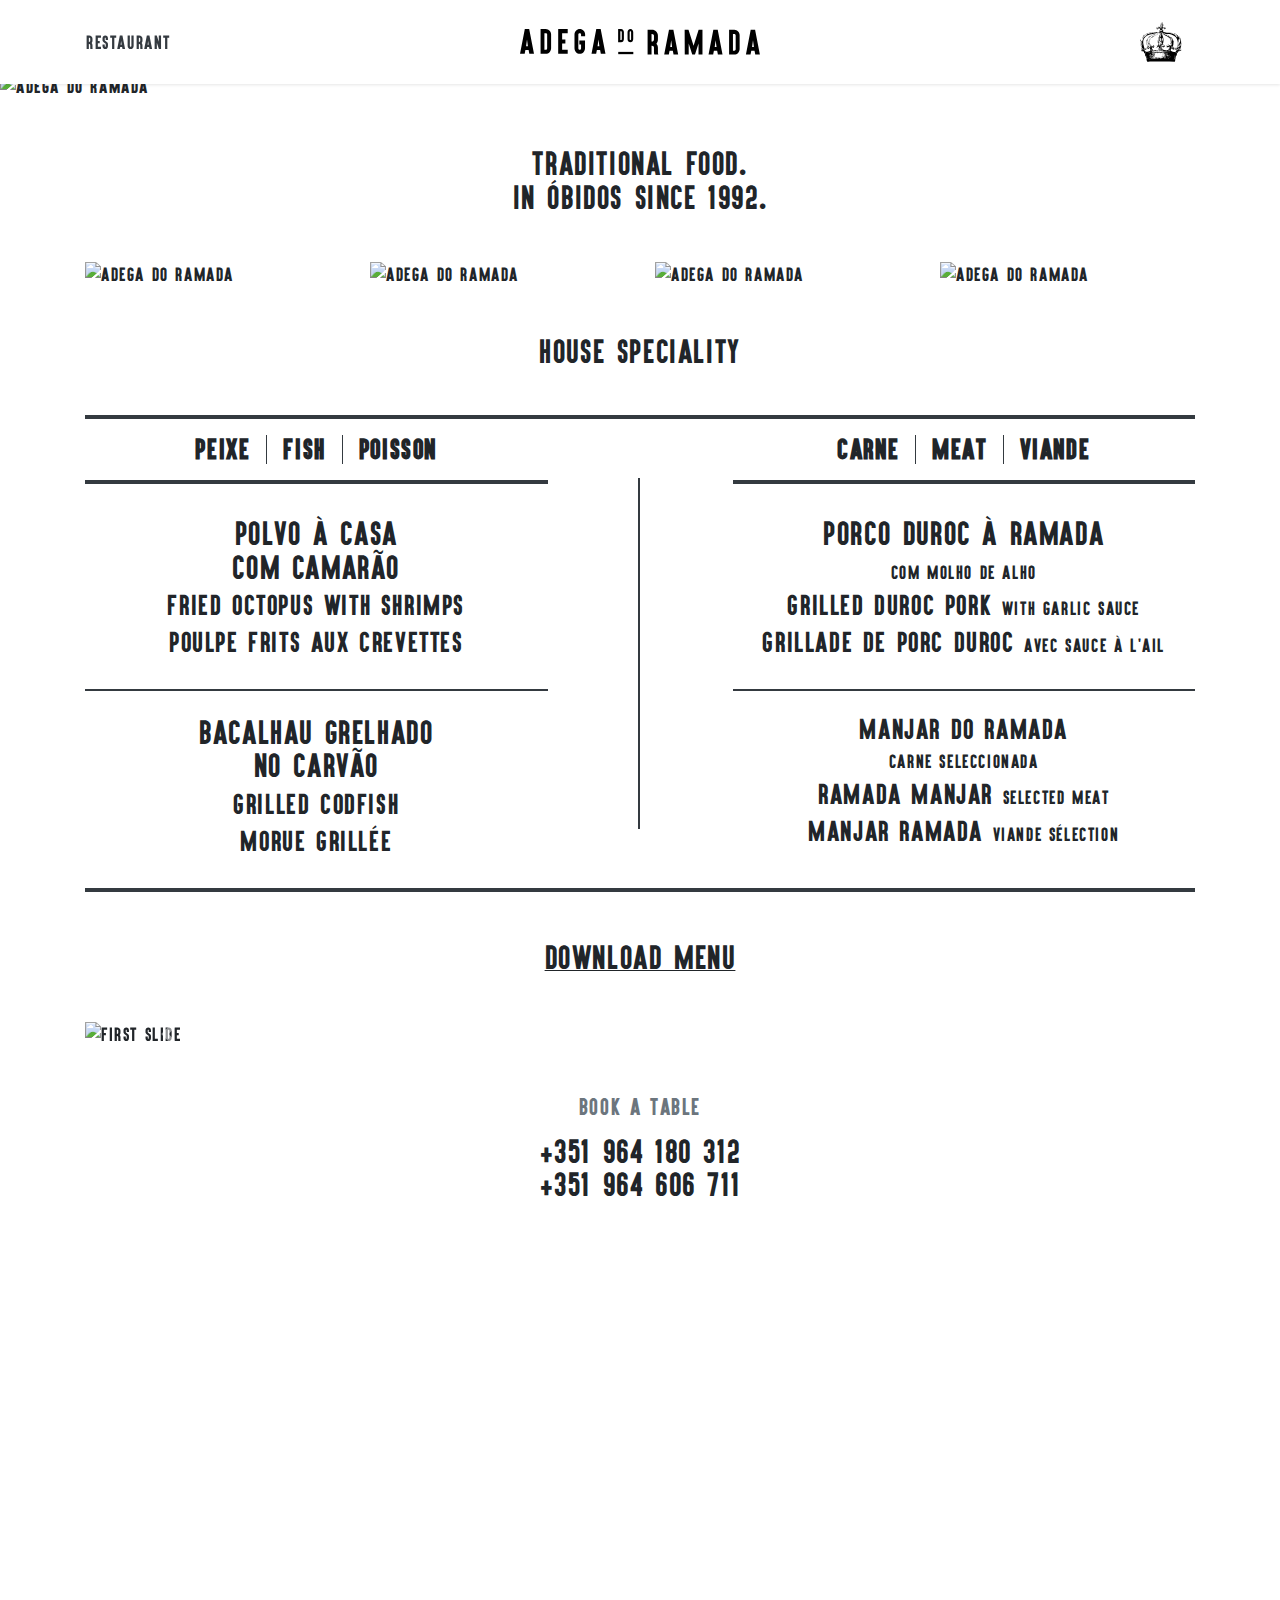
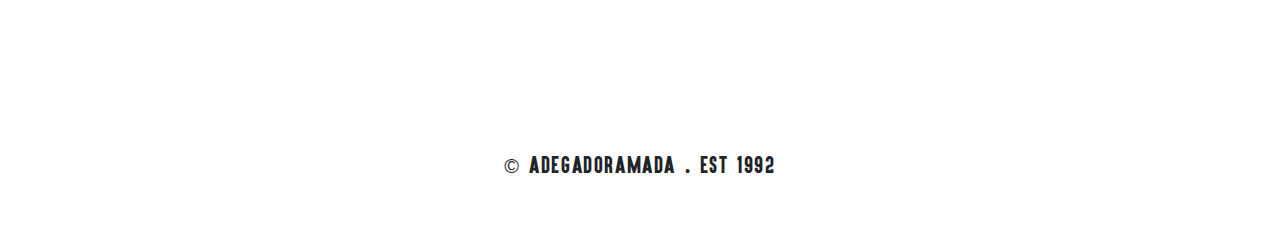
==== index.html @ 9b9856e3 "First commit." ====
<!DOCTYPE html><html lang="en"><head><meta charset="utf-8"><meta name="viewport" content="width=device-width,initial-scale=1,shrink-to-fit=no"><title>Adega do Ramada</title><link rel="stylesheet" href="main.min.css"></head><body><nav class="navbar fixed-top navbar-light bg-white py-md-3 px-md-5"><div class="container px-0 px-md-3"><div class="d-flex align-items-center justify-content-between w-100"><div class="d-none d-md-block w-25 text-uppercase"><a href="#" class="text-dark back-to-top">Restaurant</a></div><div class="w-50 d-flex justify-content-md-center"><a href="#" class="back-to-top"><img class="ar-logo" src="logo.svg" width="240"></a></div><div class="w-25 d-flex justify-content-end dropdown"><button type="button" class="btn btn-light bg-white border-0" data-toggle="dropdown"><img class="ar-crown" src="symbol.svg" height="40"></button><div class="dropdown-menu dropdown-menu-right border-0 text-center pb-0"><a class="dropdown-item" href="#house-speciality">House Speciality</a> <a class="dropdown-item" href="#menu-and-gallery">Menu &amp; Gallery</a> <a class="dropdown-item" href="#find-us">Find Us</a><div class="dropdown-divider m-0"></div><a class="dropdown-item py-4" href="/guest-house">Guest House</a><div class="dropdown-divider m-0"></div><div class="py-4"><a href="#" class="back-to-top"><img src="symbol.svg" height="30"></a></div></div></div></div></div></nav><img src="http://via.placeholder.com/1910x720" class="img-fluid" alt="Adega do Ramada"><div class="container"><div class="d-flex-column align-items-center justify-content-center my-5 text-uppercase"><h3 class="w-100 text-center m-0">Traditional food.</h3><h3 class="w-100 text-center m-0">In Óbidos since 1992.</h3></div><div class="row"><div class="col-6 col-lg-3 pb-3 pb-lg-0"><img src="http://via.placeholder.com/510x510" class="img-fluid" alt="Adega do Ramada"></div><div class="col-6 col-lg-3 pb-3 pb-lg-0"><img src="http://via.placeholder.com/510x510" class="img-fluid" alt="Adega do Ramada"></div><div class="col-6 col-lg-3 pt-3 pt-lg-0"><img src="http://via.placeholder.com/510x510" class="img-fluid" alt="Adega do Ramada"></div><div class="col-6 col-lg-3 pt-3 pt-lg-0"><img src="http://via.placeholder.com/510x510" class="img-fluid" alt="Adega do Ramada"></div></div><div id="house-speciality" class="d-flex-column align-items-center justify-content-center my-5 text-uppercase"><h3 class="w-100 text-center m-0">House Speciality</h3></div><div class="row text-center text-uppercase border-top border-bottom border-dark border-width-4 no-gutters"><div class="col-12 col-md-5"><div class="d-flex align-items-center justify-content-center border-bottom border-dark border-width-4 h4"><div class="font-weight-bold border-right border-dark px-3">Peixe</div><div class="font-weight-bold p-3">Fish</div><div class="font-weight-bold border-left border-dark px-3">Poisson</div></div><div class="d-flex-column align-items-center justify-content-center py-4"><h3>Polvo à casa<br>com camarão</h3><h4>Fried octopus with shrimps</h4><h4>Poulpe frits aux crevettes</h4></div><div class="d-flex-column align-items-center justify-content-center border-top border-dark border-width-2 py-4"><h3>Bacalhau grelhado<br>no carvão</h3><h4>Grilled codfish</h4><h4>Morue Grillée</h4></div></div><div class="col-12 col-md-2"><div class="row no-gutters h-100 align-items-center"><div class="col-6 border-right border-dark border-width-2 h-75"></div></div></div><div class="col-12 col-md-5"><div class="d-flex align-items-center justify-content-center border-bottom border-dark border-width-4 h4"><div class="font-weight-bold border-right border-dark px-3">Carne</div><div class="font-weight-bold p-3">Meat</div><div class="font-weight-bold border-left border-dark px-3">Viande</div></div><div class="d-flex-column align-items-center justify-content-center py-4"><h3>Porco duroc à Ramada<br><span class="h6">com molho de alho</span></h3><h4>Grilled duroc pork <span class="h6">with garlic sauce</span></h4><h4>Grillade de porc duroc <span class="h6">avec sauce à l'ail</span></h4></div><div class="d-flex-column align-items-center justify-content-center border-top border-dark border-width-2 py-4"><h4>Manjar do Ramada<br><span class="h6">carne seleccionada</span></h4><h4>Ramada Manjar <span class="h6">selected meat</span></h4><h4>Manjar Ramada <span class="h6">viande sélection</span></h4></div></div></div><div id="menu-and-gallery" class="d-flex align-items-center justify-content-center my-5 text-uppercase"><u><a href="/menu.pdf" class="w-100 text-center m-0 h3">Download menu</a></u></div><div id="menu-gallery" class="carousel slide" data-ride="carousel"><div class="carousel-inner"><div class="carousel-item active"><img class="d-block w-100" src="http://via.placeholder.com/800x400" alt="First slide"></div><div class="carousel-item"><img class="d-block w-100" src="http://via.placeholder.com/800x400" alt="Second slide"></div><div class="carousel-item"><img class="d-block w-100" src="http://via.placeholder.com/800x400" alt="Third slide"></div></div><a class="carousel-control-prev" href="#menu-gallery" role="button" data-slide="prev"><span class="carousel-control-prev-icon" aria-hidden="true"></span> <span class="sr-only">Previous</span> </a><a class="carousel-control-next" href="#menu-gallery" role="button" data-slide="next"><span class="carousel-control-next-icon" aria-hidden="true"></span> <span class="sr-only">Next</span></a></div><div class="d-flex-column align-items-center justify-content-center my-5 text-uppercase"><h5 class="w-100 text-center mb-3 text-secondary">Book a table</h5><h3 class="w-100 text-center m-0">+351 964 180 312</h3><h3 class="w-100 text-center m-0">+351 964 606 711</h3></div><div id="find-us" class="row"><div class="col"><iframe src="https://www.google.com/maps/embed?pb=!1m18!1m12!1m3!1d3084.8213564713205!2d-9.159544284344445!3d39.360281927130586!2m3!1f0!2f0!3f0!3m2!1i1024!2i768!4f13.1!3m3!1m2!1s0xd18b491d1e4a9e5%3A0xfb65f4c9ac9158db!2sAdega+do+Ramada!5e0!3m2!1sen!2sbe!4v1528040966953" width="100%" height="450" frameborder="0" style="border:0" allowfullscreen></iframe></div></div><div class="d-flex-column align-items-center justify-content-center my-5 text-uppercase"><h5 class="w-100 text-center m-0"><span class="copyright-symbol">&copy;</span> AdegadoRamada . Est 1992</h5></div></div><script src="main.min.js"></script></body></html>
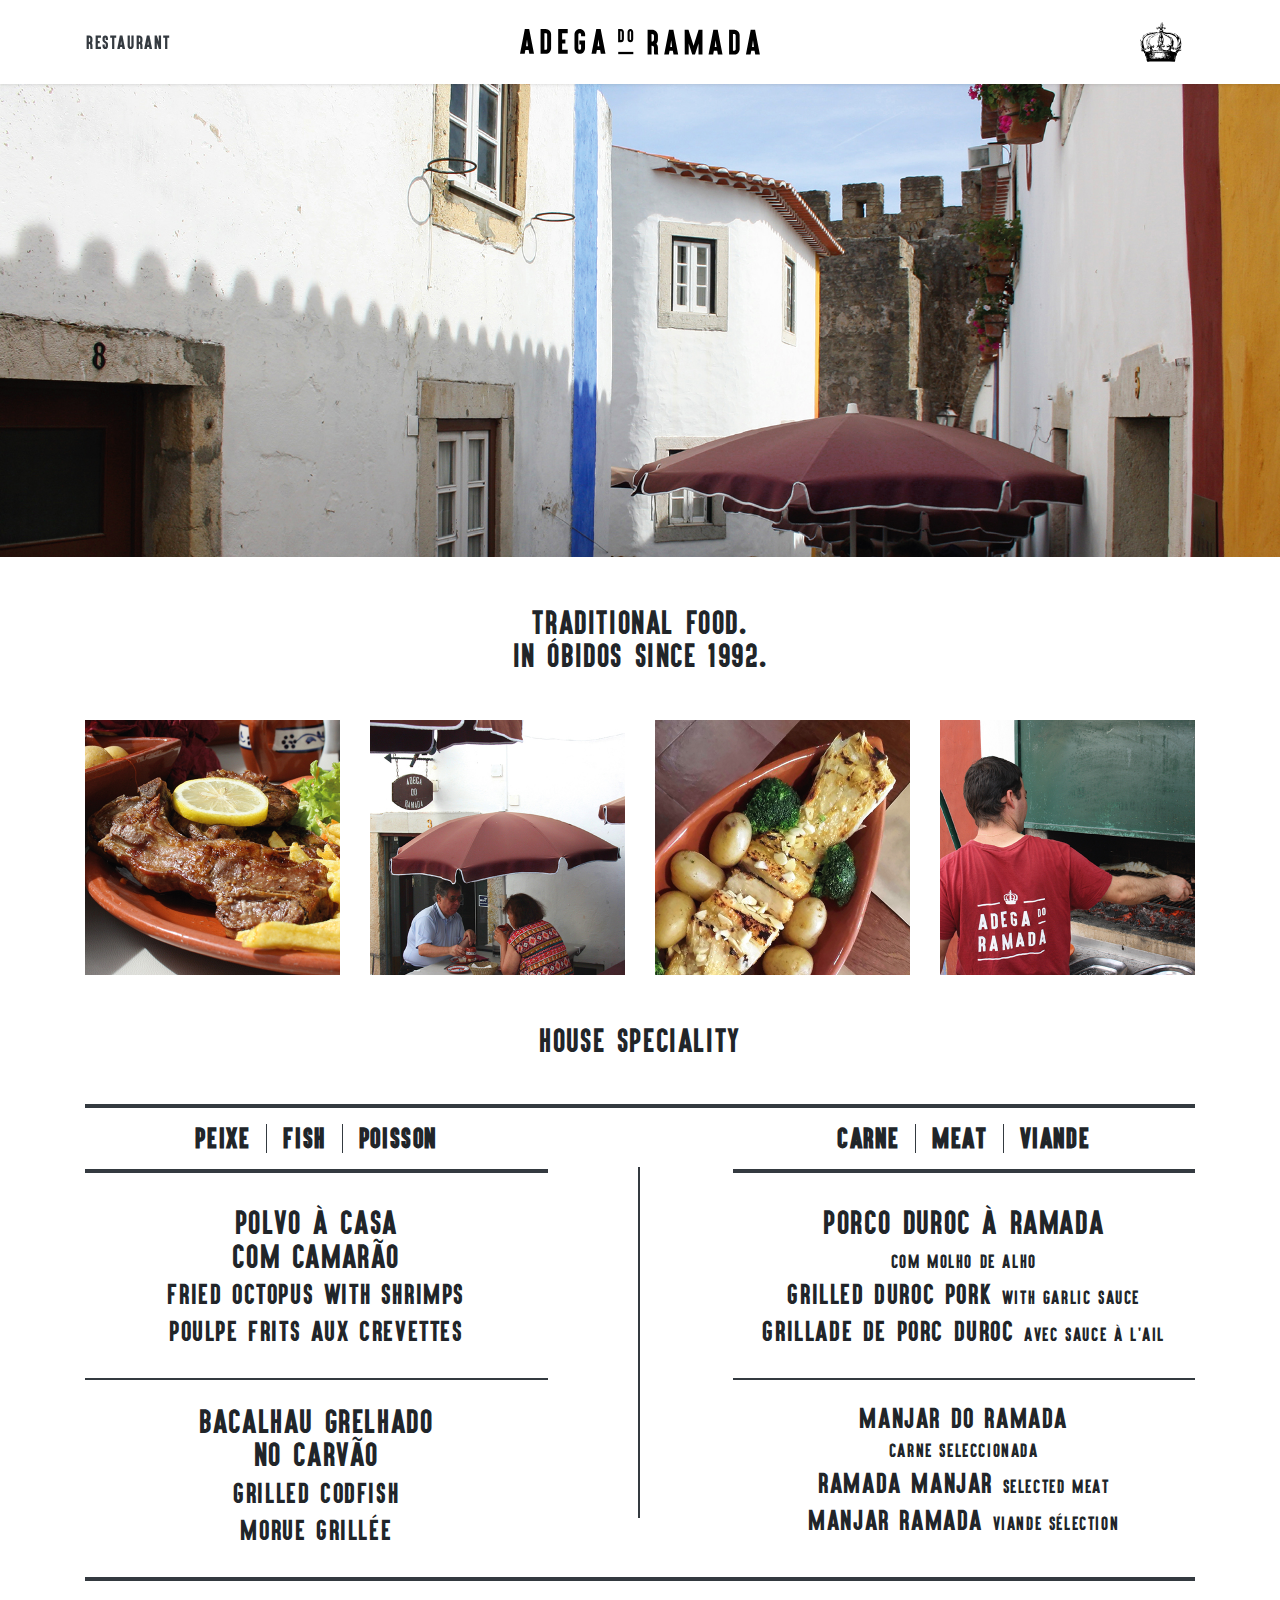
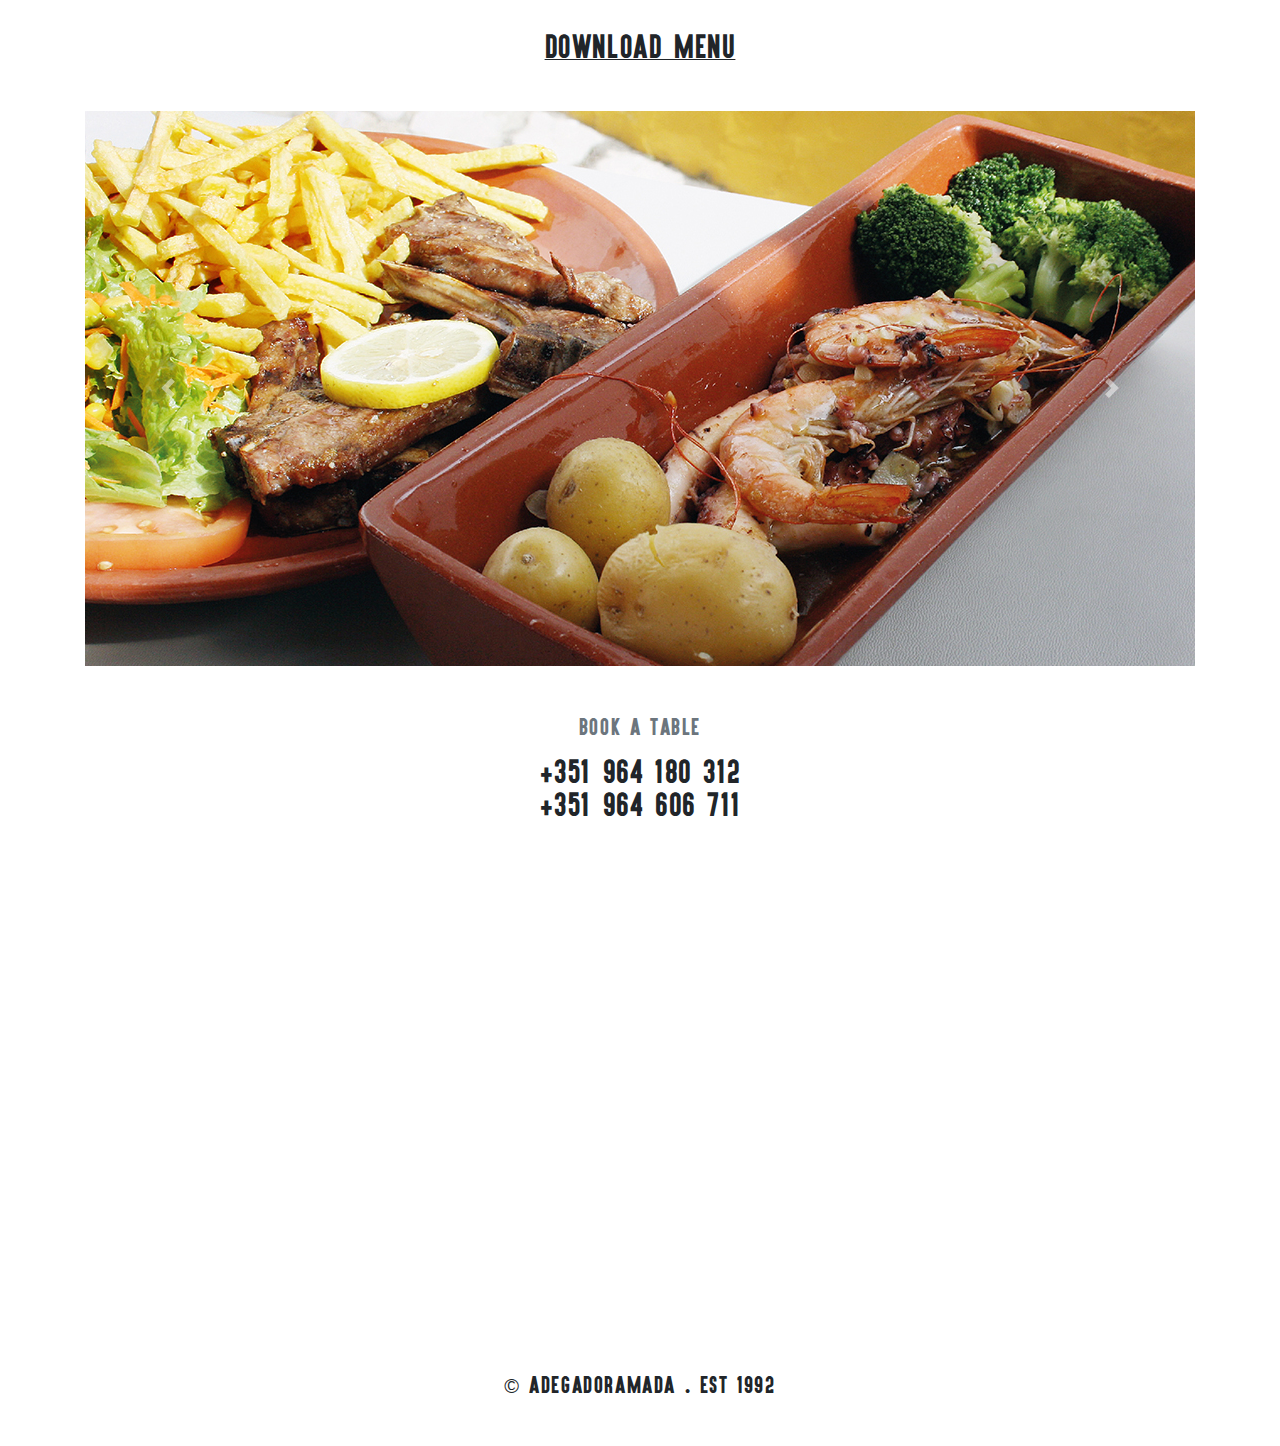
==== commit bae6210b: "Adds assets." ====
--- a/index.html
+++ b/index.html
@@ -1 +1 @@
-<!DOCTYPE html><html lang="en"><head><meta charset="utf-8"><meta name="viewport" content="width=device-width,initial-scale=1,shrink-to-fit=no"><title>Adega do Ramada</title><link rel="stylesheet" href="main.min.css"></head><body><nav class="navbar fixed-top navbar-light bg-white py-md-3 px-md-5"><div class="container px-0 px-md-3"><div class="d-flex align-items-center justify-content-between w-100"><div class="d-none d-md-block w-25 text-uppercase"><a href="#" class="text-dark back-to-top">Restaurant</a></div><div class="w-50 d-flex justify-content-md-center"><a href="#" class="back-to-top"><img class="ar-logo" src="logo.svg" width="240"></a></div><div class="w-25 d-flex justify-content-end dropdown"><button type="button" class="btn btn-light bg-white border-0" data-toggle="dropdown"><img class="ar-crown" src="symbol.svg" height="40"></button><div class="dropdown-menu dropdown-menu-right border-0 text-center pb-0"><a class="dropdown-item" href="#house-speciality">House Speciality</a> <a class="dropdown-item" href="#menu-and-gallery">Menu &amp; Gallery</a> <a class="dropdown-item" href="#find-us">Find Us</a><div class="dropdown-divider m-0"></div><a class="dropdown-item py-4" href="/guest-house">Guest House</a><div class="dropdown-divider m-0"></div><div class="py-4"><a href="#" class="back-to-top"><img src="symbol.svg" height="30"></a></div></div></div></div></div></nav><img src="http://via.placeholder.com/1910x720" class="img-fluid" alt="Adega do Ramada"><div class="container"><div class="d-flex-column align-items-center justify-content-center my-5 text-uppercase"><h3 class="w-100 text-center m-0">Traditional food.</h3><h3 class="w-100 text-center m-0">In Óbidos since 1992.</h3></div><div class="row"><div class="col-6 col-lg-3 pb-3 pb-lg-0"><img src="http://via.placeholder.com/510x510" class="img-fluid" alt="Adega do Ramada"></div><div class="col-6 col-lg-3 pb-3 pb-lg-0"><img src="http://via.placeholder.com/510x510" class="img-fluid" alt="Adega do Ramada"></div><div class="col-6 col-lg-3 pt-3 pt-lg-0"><img src="http://via.placeholder.com/510x510" class="img-fluid" alt="Adega do Ramada"></div><div class="col-6 col-lg-3 pt-3 pt-lg-0"><img src="http://via.placeholder.com/510x510" class="img-fluid" alt="Adega do Ramada"></div></div><div id="house-speciality" class="d-flex-column align-items-center justify-content-center my-5 text-uppercase"><h3 class="w-100 text-center m-0">House Speciality</h3></div><div class="row text-center text-uppercase border-top border-bottom border-dark border-width-4 no-gutters"><div class="col-12 col-md-5"><div class="d-flex align-items-center justify-content-center border-bottom border-dark border-width-4 h4"><div class="font-weight-bold border-right border-dark px-3">Peixe</div><div class="font-weight-bold p-3">Fish</div><div class="font-weight-bold border-left border-dark px-3">Poisson</div></div><div class="d-flex-column align-items-center justify-content-center py-4"><h3>Polvo à casa<br>com camarão</h3><h4>Fried octopus with shrimps</h4><h4>Poulpe frits aux crevettes</h4></div><div class="d-flex-column align-items-center justify-content-center border-top border-dark border-width-2 py-4"><h3>Bacalhau grelhado<br>no carvão</h3><h4>Grilled codfish</h4><h4>Morue Grillée</h4></div></div><div class="col-12 col-md-2"><div class="row no-gutters h-100 align-items-center"><div class="col-6 border-right border-dark border-width-2 h-75"></div></div></div><div class="col-12 col-md-5"><div class="d-flex align-items-center justify-content-center border-bottom border-dark border-width-4 h4"><div class="font-weight-bold border-right border-dark px-3">Carne</div><div class="font-weight-bold p-3">Meat</div><div class="font-weight-bold border-left border-dark px-3">Viande</div></div><div class="d-flex-column align-items-center justify-content-center py-4"><h3>Porco duroc à Ramada<br><span class="h6">com molho de alho</span></h3><h4>Grilled duroc pork <span class="h6">with garlic sauce</span></h4><h4>Grillade de porc duroc <span class="h6">avec sauce à l'ail</span></h4></div><div class="d-flex-column align-items-center justify-content-center border-top border-dark border-width-2 py-4"><h4>Manjar do Ramada<br><span class="h6">carne seleccionada</span></h4><h4>Ramada Manjar <span class="h6">selected meat</span></h4><h4>Manjar Ramada <span class="h6">viande sélection</span></h4></div></div></div><div id="menu-and-gallery" class="d-flex align-items-center justify-content-center my-5 text-uppercase"><u><a href="/menu.pdf" class="w-100 text-center m-0 h3">Download menu</a></u></div><div id="menu-gallery" class="carousel slide" data-ride="carousel"><div class="carousel-inner"><div class="carousel-item active"><img class="d-block w-100" src="http://via.placeholder.com/800x400" alt="First slide"></div><div class="carousel-item"><img class="d-block w-100" src="http://via.placeholder.com/800x400" alt="Second slide"></div><div class="carousel-item"><img class="d-block w-100" src="http://via.placeholder.com/800x400" alt="Third slide"></div></div><a class="carousel-control-prev" href="#menu-gallery" role="button" data-slide="prev"><span class="carousel-control-prev-icon" aria-hidden="true"></span> <span class="sr-only">Previous</span> </a><a class="carousel-control-next" href="#menu-gallery" role="button" data-slide="next"><span class="carousel-control-next-icon" aria-hidden="true"></span> <span class="sr-only">Next</span></a></div><div class="d-flex-column align-items-center justify-content-center my-5 text-uppercase"><h5 class="w-100 text-center mb-3 text-secondary">Book a table</h5><h3 class="w-100 text-center m-0">+351 964 180 312</h3><h3 class="w-100 text-center m-0">+351 964 606 711</h3></div><div id="find-us" class="row"><div class="col"><iframe src="https://www.google.com/maps/embed?pb=!1m18!1m12!1m3!1d3084.8213564713205!2d-9.159544284344445!3d39.360281927130586!2m3!1f0!2f0!3f0!3m2!1i1024!2i768!4f13.1!3m3!1m2!1s0xd18b491d1e4a9e5%3A0xfb65f4c9ac9158db!2sAdega+do+Ramada!5e0!3m2!1sen!2sbe!4v1528040966953" width="100%" height="450" frameborder="0" style="border:0" allowfullscreen></iframe></div></div><div class="d-flex-column align-items-center justify-content-center my-5 text-uppercase"><h5 class="w-100 text-center m-0"><span class="copyright-symbol">&copy;</span> AdegadoRamada . Est 1992</h5></div></div><script src="main.min.js"></script></body></html>+<!DOCTYPE html><html lang="en"><head><meta charset="utf-8"><meta name="viewport" content="width=device-width,initial-scale=1,shrink-to-fit=no"><title>Adega do Ramada</title><link rel="stylesheet" href="main.min.css"></head><body><nav class="navbar fixed-top navbar-light bg-white py-md-3 px-md-5"><div class="container px-0 px-md-3"><div class="d-flex align-items-center justify-content-between w-100"><div class="d-none d-md-block w-25 text-uppercase"><a href="#" class="text-dark back-to-top">Restaurant</a></div><div class="w-50 d-flex justify-content-md-center"><a href="#" class="back-to-top"><img class="ar-logo" src="logo.svg" width="240"></a></div><div class="w-25 d-flex justify-content-end dropdown"><button type="button" class="btn btn-light bg-white border-0" data-toggle="dropdown"><img class="ar-crown" src="symbol.svg" height="40"></button><div class="dropdown-menu dropdown-menu-right border-0 text-center pb-0"><a class="dropdown-item" href="#house-speciality">House Speciality</a> <a class="dropdown-item" href="#menu-and-gallery">Menu &amp; Gallery</a> <a class="dropdown-item" href="#find-us">Find Us</a><div class="dropdown-divider m-0"></div><a class="dropdown-item py-4" href="/guest-house">Guest House</a><div class="dropdown-divider m-0"></div><div class="py-4"><a href="#" class="back-to-top"><img src="symbol.svg" height="30"></a></div></div></div></div></div></nav><img src="images/adega-do-ramada.jpg" class="img-fluid" alt="Adega do Ramada"><div class="container"><div class="d-flex-column align-items-center justify-content-center my-5 text-uppercase"><h3 class="w-100 text-center m-0">Traditional food.</h3><h3 class="w-100 text-center m-0">In Óbidos since 1992.</h3></div><div class="row"><div class="col-6 col-lg-3 pb-3 pb-lg-0"><img src="images/adega-do-ramada-6.jpg" class="img-fluid" alt="Adega do Ramada"></div><div class="col-6 col-lg-3 pb-3 pb-lg-0"><img src="images/adega-do-ramada-7.jpg" class="img-fluid" alt="Adega do Ramada"></div><div class="col-6 col-lg-3 pt-3 pt-lg-0"><img src="images/adega-do-ramada-8.jpg" class="img-fluid" alt="Adega do Ramada"></div><div class="col-6 col-lg-3 pt-3 pt-lg-0"><img src="images/adega-do-ramada-9.jpg" class="img-fluid" alt="Adega do Ramada"></div></div><div id="house-speciality" class="d-flex-column align-items-center justify-content-center my-5 text-uppercase"><h3 class="w-100 text-center m-0">House Speciality</h3></div><div class="row text-center text-uppercase border-top border-bottom border-dark border-width-4 no-gutters"><div class="col-12 col-md-5"><div class="d-flex align-items-center justify-content-center border-bottom border-dark border-width-4 h4"><div class="font-weight-bold border-right border-dark px-3">Peixe</div><div class="font-weight-bold p-3">Fish</div><div class="font-weight-bold border-left border-dark px-3">Poisson</div></div><div class="d-flex-column align-items-center justify-content-center py-4"><h3>Polvo à casa<br>com camarão</h3><h4>Fried octopus with shrimps</h4><h4>Poulpe frits aux crevettes</h4></div><div class="d-flex-column align-items-center justify-content-center border-top border-dark border-width-2 py-4"><h3>Bacalhau grelhado<br>no carvão</h3><h4>Grilled codfish</h4><h4>Morue Grillée</h4></div></div><div class="col-12 col-md-2"><div class="row no-gutters h-100 align-items-center"><div class="col-6 border-right border-dark border-width-2 h-75"></div></div></div><div class="col-12 col-md-5"><div class="d-flex align-items-center justify-content-center border-bottom border-dark border-width-4 h4"><div class="font-weight-bold border-right border-dark px-3">Carne</div><div class="font-weight-bold p-3">Meat</div><div class="font-weight-bold border-left border-dark px-3">Viande</div></div><div class="d-flex-column align-items-center justify-content-center py-4"><h3>Porco duroc à Ramada<br><span class="h6">com molho de alho</span></h3><h4>Grilled duroc pork <span class="h6">with garlic sauce</span></h4><h4>Grillade de porc duroc <span class="h6">avec sauce à l'ail</span></h4></div><div class="d-flex-column align-items-center justify-content-center border-top border-dark border-width-2 py-4"><h4>Manjar do Ramada<br><span class="h6">carne seleccionada</span></h4><h4>Ramada Manjar <span class="h6">selected meat</span></h4><h4>Manjar Ramada <span class="h6">viande sélection</span></h4></div></div></div><div id="menu-and-gallery" class="d-flex align-items-center justify-content-center my-5 text-uppercase"><u><a href="/adega-do-ramada-menu.pdf" class="w-100 text-center m-0 h3" target="new">Download menu</a></u></div><div id="menu-gallery" class="carousel slide" data-ride="carousel"><div class="carousel-inner"><div class="carousel-item active"><img class="d-block w-100" src="images/adega-do-ramada-1.jpg" alt="First slide"></div><div class="carousel-item"><img class="d-block w-100" src="images/adega-do-ramada-2.jpg" alt="Second slide"></div><div class="carousel-item"><img class="d-block w-100" src="images/adega-do-ramada-3.jpg" alt="Third slide"></div><div class="carousel-item"><img class="d-block w-100" src="images/adega-do-ramada-4.jpg" alt="Third slide"></div><div class="carousel-item"><img class="d-block w-100" src="images/adega-do-ramada-5.jpg" alt="Third slide"></div></div><a class="carousel-control-prev" href="#menu-gallery" role="button" data-slide="prev"><span class="carousel-control-prev-icon" aria-hidden="true"></span> <span class="sr-only">Previous</span> </a><a class="carousel-control-next" href="#menu-gallery" role="button" data-slide="next"><span class="carousel-control-next-icon" aria-hidden="true"></span> <span class="sr-only">Next</span></a></div><div class="d-flex-column align-items-center justify-content-center my-5 text-uppercase"><h5 class="w-100 text-center mb-3 text-secondary">Book a table</h5><h3 class="w-100 text-center m-0">+351 964 180 312</h3><h3 class="w-100 text-center m-0">+351 964 606 711</h3></div><div id="find-us" class="row"><div class="col"><iframe src="https://www.google.com/maps/embed?pb=!1m18!1m12!1m3!1d3084.8213564713205!2d-9.159544284344445!3d39.360281927130586!2m3!1f0!2f0!3f0!3m2!1i1024!2i768!4f13.1!3m3!1m2!1s0xd18b491d1e4a9e5%3A0xfb65f4c9ac9158db!2sAdega+do+Ramada!5e0!3m2!1sen!2sbe!4v1528040966953" width="100%" height="450" frameborder="0" style="border:0" allowfullscreen></iframe></div></div><div class="d-flex-column align-items-center justify-content-center my-5 text-uppercase"><h5 class="w-100 text-center m-0"><span class="copyright-symbol">&copy;</span> AdegadoRamada . Est 1992</h5></div></div><script src="main.min.js"></script></body></html>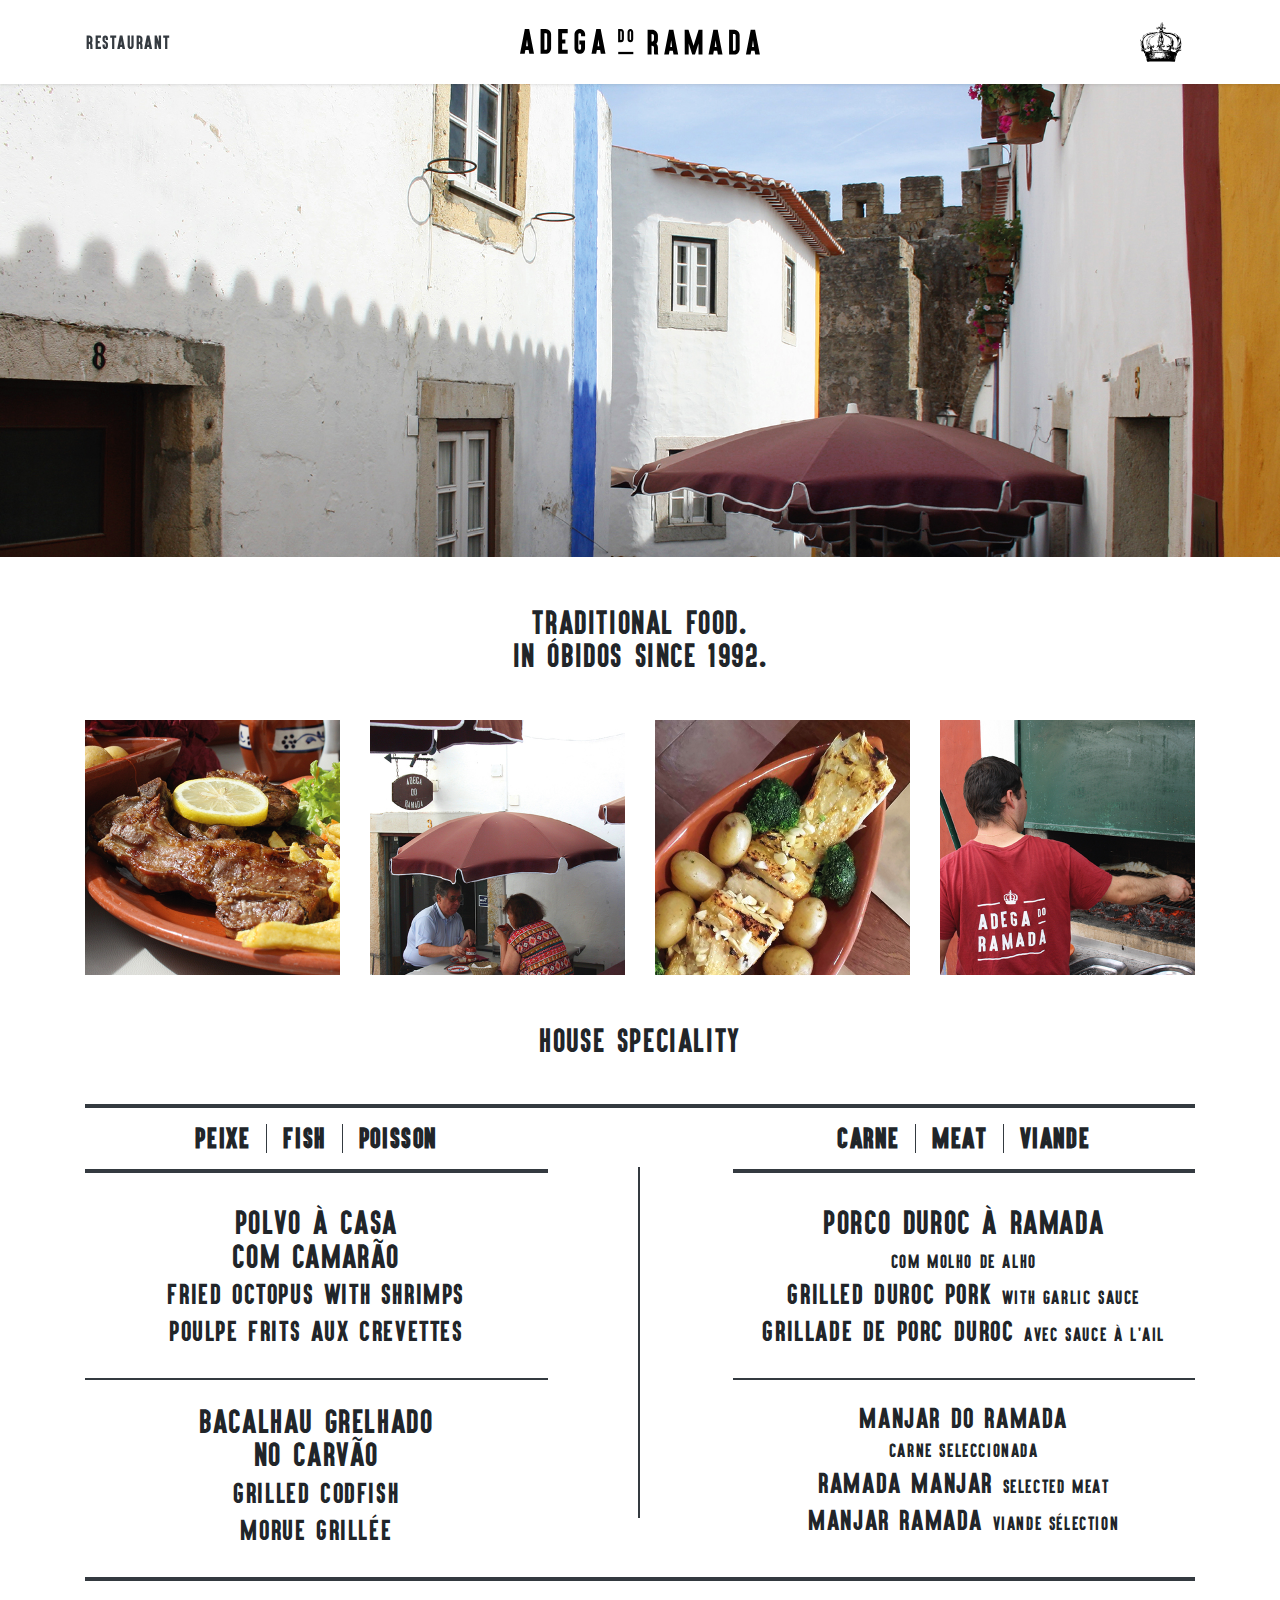
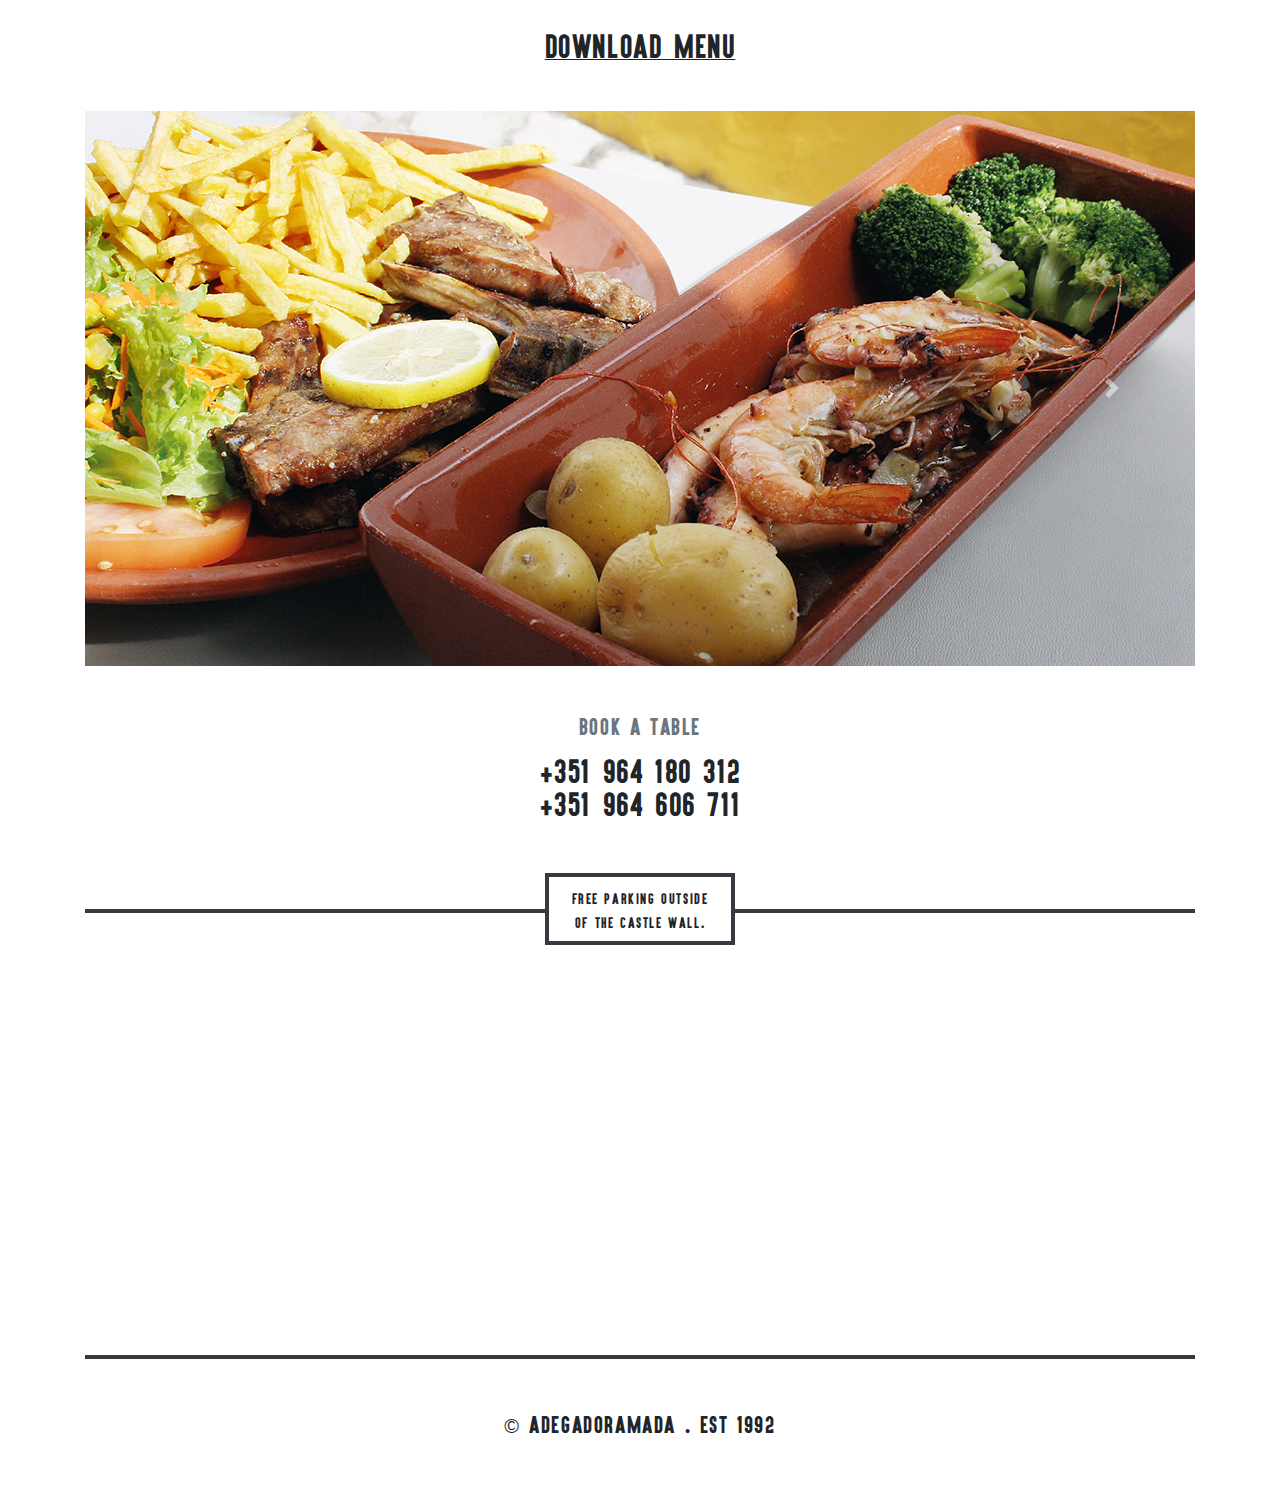
==== commit 4787d9b8: "Adds free-parking notice." ====
--- a/index.html
+++ b/index.html
@@ -1 +1 @@
-<!DOCTYPE html><html lang="en"><head><meta charset="utf-8"><meta name="viewport" content="width=device-width,initial-scale=1,shrink-to-fit=no"><title>Adega do Ramada</title><link rel="stylesheet" href="main.min.css"></head><body><nav class="navbar fixed-top navbar-light bg-white py-md-3 px-md-5"><div class="container px-0 px-md-3"><div class="d-flex align-items-center justify-content-between w-100"><div class="d-none d-md-block w-25 text-uppercase"><a href="#" class="text-dark back-to-top">Restaurant</a></div><div class="w-50 d-flex justify-content-md-center"><a href="#" class="back-to-top"><img class="ar-logo" src="logo.svg" width="240"></a></div><div class="w-25 d-flex justify-content-end dropdown"><button type="button" class="btn btn-light bg-white border-0" data-toggle="dropdown"><img class="ar-crown" src="symbol.svg" height="40"></button><div class="dropdown-menu dropdown-menu-right border-0 text-center pb-0"><a class="dropdown-item" href="#house-speciality">House Speciality</a> <a class="dropdown-item" href="#menu-and-gallery">Menu &amp; Gallery</a> <a class="dropdown-item" href="#find-us">Find Us</a><div class="dropdown-divider m-0"></div><a class="dropdown-item py-4" href="/guest-house">Guest House</a><div class="dropdown-divider m-0"></div><div class="py-4"><a href="#" class="back-to-top"><img src="symbol.svg" height="30"></a></div></div></div></div></div></nav><img src="images/adega-do-ramada.jpg" class="img-fluid" alt="Adega do Ramada"><div class="container"><div class="d-flex-column align-items-center justify-content-center my-5 text-uppercase"><h3 class="w-100 text-center m-0">Traditional food.</h3><h3 class="w-100 text-center m-0">In Óbidos since 1992.</h3></div><div class="row"><div class="col-6 col-lg-3 pb-3 pb-lg-0"><img src="images/adega-do-ramada-6.jpg" class="img-fluid" alt="Adega do Ramada"></div><div class="col-6 col-lg-3 pb-3 pb-lg-0"><img src="images/adega-do-ramada-7.jpg" class="img-fluid" alt="Adega do Ramada"></div><div class="col-6 col-lg-3 pt-3 pt-lg-0"><img src="images/adega-do-ramada-8.jpg" class="img-fluid" alt="Adega do Ramada"></div><div class="col-6 col-lg-3 pt-3 pt-lg-0"><img src="images/adega-do-ramada-9.jpg" class="img-fluid" alt="Adega do Ramada"></div></div><div id="house-speciality" class="d-flex-column align-items-center justify-content-center my-5 text-uppercase"><h3 class="w-100 text-center m-0">House Speciality</h3></div><div class="row text-center text-uppercase border-top border-bottom border-dark border-width-4 no-gutters"><div class="col-12 col-md-5"><div class="d-flex align-items-center justify-content-center border-bottom border-dark border-width-4 h4"><div class="font-weight-bold border-right border-dark px-3">Peixe</div><div class="font-weight-bold p-3">Fish</div><div class="font-weight-bold border-left border-dark px-3">Poisson</div></div><div class="d-flex-column align-items-center justify-content-center py-4"><h3>Polvo à casa<br>com camarão</h3><h4>Fried octopus with shrimps</h4><h4>Poulpe frits aux crevettes</h4></div><div class="d-flex-column align-items-center justify-content-center border-top border-dark border-width-2 py-4"><h3>Bacalhau grelhado<br>no carvão</h3><h4>Grilled codfish</h4><h4>Morue Grillée</h4></div></div><div class="col-12 col-md-2"><div class="row no-gutters h-100 align-items-center"><div class="col-6 border-right border-dark border-width-2 h-75"></div></div></div><div class="col-12 col-md-5"><div class="d-flex align-items-center justify-content-center border-bottom border-dark border-width-4 h4"><div class="font-weight-bold border-right border-dark px-3">Carne</div><div class="font-weight-bold p-3">Meat</div><div class="font-weight-bold border-left border-dark px-3">Viande</div></div><div class="d-flex-column align-items-center justify-content-center py-4"><h3>Porco duroc à Ramada<br><span class="h6">com molho de alho</span></h3><h4>Grilled duroc pork <span class="h6">with garlic sauce</span></h4><h4>Grillade de porc duroc <span class="h6">avec sauce à l'ail</span></h4></div><div class="d-flex-column align-items-center justify-content-center border-top border-dark border-width-2 py-4"><h4>Manjar do Ramada<br><span class="h6">carne seleccionada</span></h4><h4>Ramada Manjar <span class="h6">selected meat</span></h4><h4>Manjar Ramada <span class="h6">viande sélection</span></h4></div></div></div><div id="menu-and-gallery" class="d-flex align-items-center justify-content-center my-5 text-uppercase"><u><a href="/adega-do-ramada-menu.pdf" class="w-100 text-center m-0 h3" target="new">Download menu</a></u></div><div id="menu-gallery" class="carousel slide" data-ride="carousel"><div class="carousel-inner"><div class="carousel-item active"><img class="d-block w-100" src="images/adega-do-ramada-1.jpg" alt="First slide"></div><div class="carousel-item"><img class="d-block w-100" src="images/adega-do-ramada-2.jpg" alt="Second slide"></div><div class="carousel-item"><img class="d-block w-100" src="images/adega-do-ramada-3.jpg" alt="Third slide"></div><div class="carousel-item"><img class="d-block w-100" src="images/adega-do-ramada-4.jpg" alt="Third slide"></div><div class="carousel-item"><img class="d-block w-100" src="images/adega-do-ramada-5.jpg" alt="Third slide"></div></div><a class="carousel-control-prev" href="#menu-gallery" role="button" data-slide="prev"><span class="carousel-control-prev-icon" aria-hidden="true"></span> <span class="sr-only">Previous</span> </a><a class="carousel-control-next" href="#menu-gallery" role="button" data-slide="next"><span class="carousel-control-next-icon" aria-hidden="true"></span> <span class="sr-only">Next</span></a></div><div class="d-flex-column align-items-center justify-content-center my-5 text-uppercase"><h5 class="w-100 text-center mb-3 text-secondary">Book a table</h5><h3 class="w-100 text-center m-0">+351 964 180 312</h3><h3 class="w-100 text-center m-0">+351 964 606 711</h3></div><div id="find-us" class="row"><div class="col"><iframe src="https://www.google.com/maps/embed?pb=!1m18!1m12!1m3!1d3084.8213564713205!2d-9.159544284344445!3d39.360281927130586!2m3!1f0!2f0!3f0!3m2!1i1024!2i768!4f13.1!3m3!1m2!1s0xd18b491d1e4a9e5%3A0xfb65f4c9ac9158db!2sAdega+do+Ramada!5e0!3m2!1sen!2sbe!4v1528040966953" width="100%" height="450" frameborder="0" style="border:0" allowfullscreen></iframe></div></div><div class="d-flex-column align-items-center justify-content-center my-5 text-uppercase"><h5 class="w-100 text-center m-0"><span class="copyright-symbol">&copy;</span> AdegadoRamada . Est 1992</h5></div></div><script src="main.min.js"></script></body></html>+<!DOCTYPE html><html lang="en"><head><meta charset="utf-8"><meta name="viewport" content="width=device-width,initial-scale=1,shrink-to-fit=no"><title>Adega do Ramada</title><link rel="stylesheet" href="main.min.css"></head><body><nav class="navbar fixed-top navbar-light bg-white py-md-3 px-md-5"><div class="container px-0 px-md-3"><div class="d-flex align-items-center justify-content-between w-100"><div class="d-none d-md-block w-25 text-uppercase"><a href="#" class="text-dark back-to-top">Restaurant</a></div><div class="w-50 d-flex justify-content-md-center"><a href="#" class="back-to-top"><img class="ar-logo" src="logo.svg" width="240"></a></div><div class="w-25 d-flex justify-content-end dropdown"><button type="button" class="btn btn-light bg-white border-0" data-toggle="dropdown"><img class="ar-crown" src="symbol.svg" height="40"></button><div class="dropdown-menu dropdown-menu-right border-0 text-center pb-0"><a class="dropdown-item" href="#house-speciality">House Speciality</a> <a class="dropdown-item" href="#menu-and-gallery">Menu &amp; Gallery</a> <a class="dropdown-item" href="#find-us">Find Us</a><div class="dropdown-divider m-0"></div><a class="dropdown-item py-4" href="/guest-house">Guest House</a><div class="dropdown-divider m-0"></div><div class="py-4"><a href="#" class="back-to-top"><img src="symbol.svg" height="30"></a></div></div></div></div></div></nav><img src="images/adega-do-ramada.jpg" class="img-fluid" alt="Adega do Ramada"><div class="container"><div class="d-flex-column align-items-center justify-content-center my-5 text-uppercase"><h3 class="w-100 text-center m-0">Traditional food.</h3><h3 class="w-100 text-center m-0">In Óbidos since 1992.</h3></div><div class="row"><div class="col-6 col-lg-3 pb-3 pb-lg-0"><img src="images/adega-do-ramada-6.jpg" class="img-fluid" alt="Adega do Ramada"></div><div class="col-6 col-lg-3 pb-3 pb-lg-0"><img src="images/adega-do-ramada-7.jpg" class="img-fluid" alt="Adega do Ramada"></div><div class="col-6 col-lg-3 pt-3 pt-lg-0"><img src="images/adega-do-ramada-8.jpg" class="img-fluid" alt="Adega do Ramada"></div><div class="col-6 col-lg-3 pt-3 pt-lg-0"><img src="images/adega-do-ramada-9.jpg" class="img-fluid" alt="Adega do Ramada"></div></div><div id="house-speciality" class="d-flex-column align-items-center justify-content-center my-5 text-uppercase"><h3 class="w-100 text-center m-0">House Speciality</h3></div><div class="row text-center text-uppercase border-top border-bottom border-dark border-width-4 no-gutters"><div class="col-12 col-md-5"><div class="d-flex align-items-center justify-content-center border-bottom border-dark border-width-4 h4"><div class="font-weight-bold border-right border-dark px-3">Peixe</div><div class="font-weight-bold p-3">Fish</div><div class="font-weight-bold border-left border-dark px-3">Poisson</div></div><div class="d-flex-column align-items-center justify-content-center py-4"><h3>Polvo à casa<br>com camarão</h3><h4>Fried octopus with shrimps</h4><h4>Poulpe frits aux crevettes</h4></div><div class="d-flex-column align-items-center justify-content-center border-top border-dark border-width-2 py-4"><h3>Bacalhau grelhado<br>no carvão</h3><h4>Grilled codfish</h4><h4>Morue Grillée</h4></div></div><div class="col-12 col-md-2"><div class="row no-gutters h-100 align-items-center"><div class="col-6 border-right border-dark border-width-2 h-75"></div></div></div><div class="col-12 col-md-5"><div class="d-flex align-items-center justify-content-center border-bottom border-dark border-width-4 h4"><div class="font-weight-bold border-right border-dark px-3">Carne</div><div class="font-weight-bold p-3">Meat</div><div class="font-weight-bold border-left border-dark px-3">Viande</div></div><div class="d-flex-column align-items-center justify-content-center py-4"><h3>Porco duroc à Ramada<br><span class="h6">com molho de alho</span></h3><h4>Grilled duroc pork <span class="h6">with garlic sauce</span></h4><h4>Grillade de porc duroc <span class="h6">avec sauce à l'ail</span></h4></div><div class="d-flex-column align-items-center justify-content-center border-top border-dark border-width-2 py-4"><h4>Manjar do Ramada<br><span class="h6">carne seleccionada</span></h4><h4>Ramada Manjar <span class="h6">selected meat</span></h4><h4>Manjar Ramada <span class="h6">viande sélection</span></h4></div></div></div><div id="menu-and-gallery" class="d-flex align-items-center justify-content-center my-5 text-uppercase"><u><a href="/adega-do-ramada-menu.pdf" class="w-100 text-center m-0 h3" target="new">Download menu</a></u></div><div id="menu-gallery" class="carousel slide" data-ride="carousel"><div class="carousel-inner"><div class="carousel-item active"><img class="d-block w-100" src="images/adega-do-ramada-1.jpg" alt="First slide"></div><div class="carousel-item"><img class="d-block w-100" src="images/adega-do-ramada-2.jpg" alt="Second slide"></div><div class="carousel-item"><img class="d-block w-100" src="images/adega-do-ramada-3.jpg" alt="Third slide"></div><div class="carousel-item"><img class="d-block w-100" src="images/adega-do-ramada-4.jpg" alt="Third slide"></div><div class="carousel-item"><img class="d-block w-100" src="images/adega-do-ramada-5.jpg" alt="Third slide"></div></div><a class="carousel-control-prev" href="#menu-gallery" role="button" data-slide="prev"><span class="carousel-control-prev-icon" aria-hidden="true"></span> <span class="sr-only">Previous</span> </a><a class="carousel-control-next" href="#menu-gallery" role="button" data-slide="next"><span class="carousel-control-next-icon" aria-hidden="true"></span> <span class="sr-only">Next</span></a></div><div class="d-flex-column align-items-center justify-content-center mt-5 mb-5 mb-md-3 text-uppercase"><h5 class="w-100 text-center mb-3 text-secondary">Book a table</h5><h3 class="w-100 text-center m-0">+351 964 180 312</h3><h3 class="w-100 text-center m-0">+351 964 606 711</h3></div><div class="d-flex-column align-items-center justify-content-center text-uppercase"><div id="free-parking" class="border border-dark border-width-4 py-2 px-3 text-center mb-5 mb-md-0"><small>Free parking outside of the castle wall.</small></div></div><div id="find-us" class="row"><div class="col"><iframe src="https://www.google.com/maps/embed?pb=!1m18!1m12!1m3!1d3084.8213564713205!2d-9.159544284344445!3d39.360281927130586!2m3!1f0!2f0!3f0!3m2!1i1024!2i768!4f13.1!3m3!1m2!1s0xd18b491d1e4a9e5%3A0xfb65f4c9ac9158db!2sAdega+do+Ramada!5e0!3m2!1sen!2sbe!4v1528040966953" width="100%" height="450" frameborder="0" style="border:0" allowfullscreen class="border-top border-bottom border-dark border-width-4"></iframe></div></div><div class="d-flex-column align-items-center justify-content-center my-5 text-uppercase"><h5 class="w-100 text-center m-0"><span class="copyright-symbol">&copy;</span> AdegadoRamada . Est 1992</h5></div></div><script src="main.min.js"></script></body></html>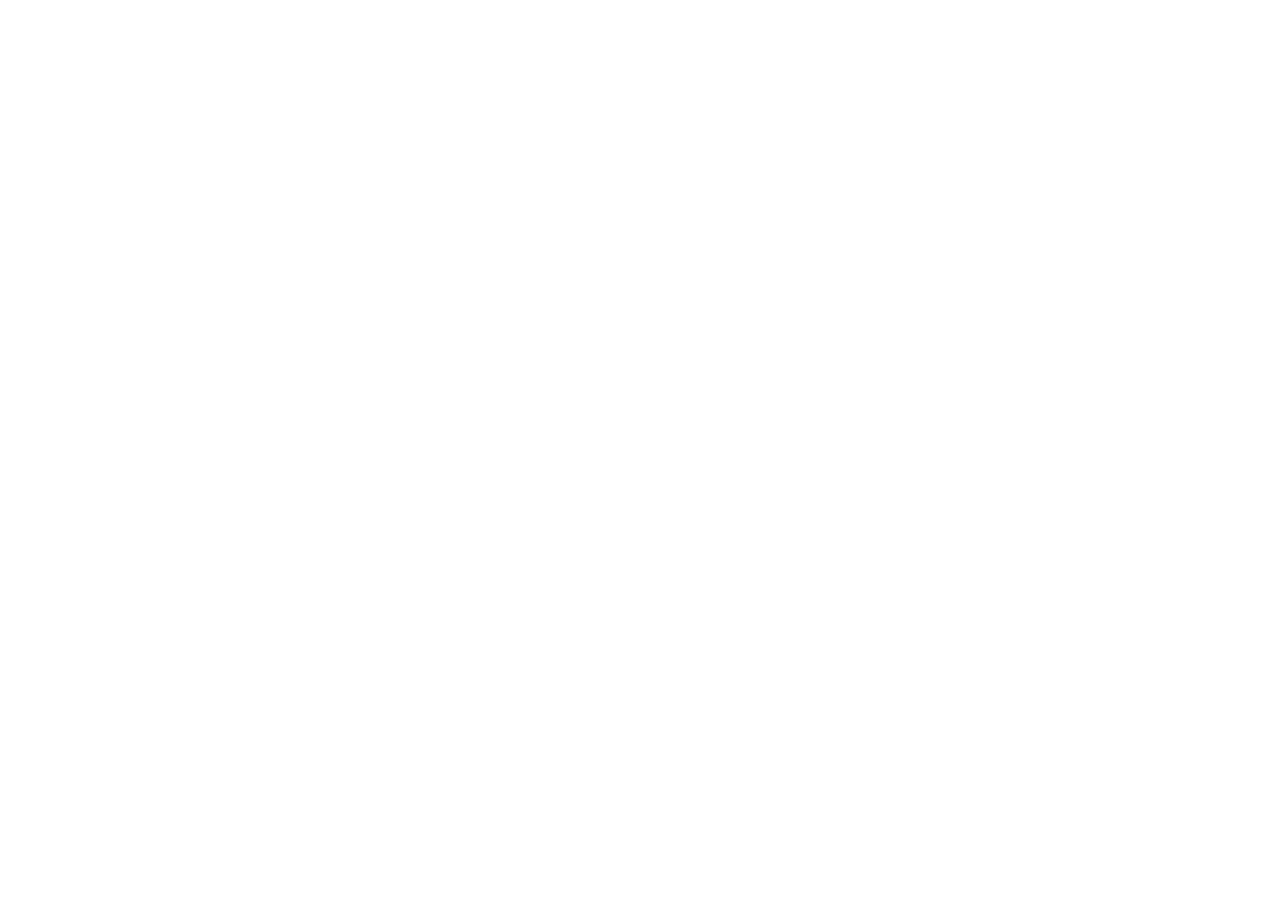
==== commit d3334f5c: "Adds index page." ====
--- a/index.html
+++ b/index.html
@@ -1 +1 @@
-<!DOCTYPE html><html lang="en"><head><meta charset="utf-8"><meta name="viewport" content="width=device-width,initial-scale=1,shrink-to-fit=no"><title>Adega do Ramada</title><link rel="stylesheet" href="main.min.css"></head><body><nav class="navbar fixed-top navbar-light bg-white py-md-3 px-md-5"><div class="container px-0 px-md-3"><div class="d-flex align-items-center justify-content-between w-100"><div class="d-none d-md-block w-25 text-uppercase"><a href="#" class="text-dark back-to-top">Restaurant</a></div><div class="w-50 d-flex justify-content-md-center"><a href="#" class="back-to-top"><img class="ar-logo" src="logo.svg" width="240"></a></div><div class="w-25 d-flex justify-content-end dropdown"><button type="button" class="btn btn-light bg-white border-0" data-toggle="dropdown"><img class="ar-crown" src="symbol.svg" height="40"></button><div class="dropdown-menu dropdown-menu-right border-0 text-center pb-0"><a class="dropdown-item" href="#house-speciality">House Speciality</a> <a class="dropdown-item" href="#menu-and-gallery">Menu &amp; Gallery</a> <a class="dropdown-item" href="#find-us">Find Us</a><div class="dropdown-divider m-0"></div><a class="dropdown-item py-4" href="/guest-house">Guest House</a><div class="dropdown-divider m-0"></div><div class="py-4"><a href="#" class="back-to-top"><img src="symbol.svg" height="30"></a></div></div></div></div></div></nav><img src="images/adega-do-ramada.jpg" class="img-fluid" alt="Adega do Ramada"><div class="container"><div class="d-flex-column align-items-center justify-content-center my-5 text-uppercase"><h3 class="w-100 text-center m-0">Traditional food.</h3><h3 class="w-100 text-center m-0">In Óbidos since 1992.</h3></div><div class="row"><div class="col-6 col-lg-3 pb-3 pb-lg-0"><img src="images/adega-do-ramada-6.jpg" class="img-fluid" alt="Adega do Ramada"></div><div class="col-6 col-lg-3 pb-3 pb-lg-0"><img src="images/adega-do-ramada-7.jpg" class="img-fluid" alt="Adega do Ramada"></div><div class="col-6 col-lg-3 pt-3 pt-lg-0"><img src="images/adega-do-ramada-8.jpg" class="img-fluid" alt="Adega do Ramada"></div><div class="col-6 col-lg-3 pt-3 pt-lg-0"><img src="images/adega-do-ramada-9.jpg" class="img-fluid" alt="Adega do Ramada"></div></div><div id="house-speciality" class="d-flex-column align-items-center justify-content-center my-5 text-uppercase"><h3 class="w-100 text-center m-0">House Speciality</h3></div><div class="row text-center text-uppercase border-top border-bottom border-dark border-width-4 no-gutters"><div class="col-12 col-md-5"><div class="d-flex align-items-center justify-content-center border-bottom border-dark border-width-4 h4"><div class="font-weight-bold border-right border-dark px-3">Peixe</div><div class="font-weight-bold p-3">Fish</div><div class="font-weight-bold border-left border-dark px-3">Poisson</div></div><div class="d-flex-column align-items-center justify-content-center py-4"><h3>Polvo à casa<br>com camarão</h3><h4>Fried octopus with shrimps</h4><h4>Poulpe frits aux crevettes</h4></div><div class="d-flex-column align-items-center justify-content-center border-top border-dark border-width-2 py-4"><h3>Bacalhau grelhado<br>no carvão</h3><h4>Grilled codfish</h4><h4>Morue Grillée</h4></div></div><div class="col-12 col-md-2"><div class="row no-gutters h-100 align-items-center"><div class="col-6 border-right border-dark border-width-2 h-75"></div></div></div><div class="col-12 col-md-5"><div class="d-flex align-items-center justify-content-center border-bottom border-dark border-width-4 h4"><div class="font-weight-bold border-right border-dark px-3">Carne</div><div class="font-weight-bold p-3">Meat</div><div class="font-weight-bold border-left border-dark px-3">Viande</div></div><div class="d-flex-column align-items-center justify-content-center py-4"><h3>Porco duroc à Ramada<br><span class="h6">com molho de alho</span></h3><h4>Grilled duroc pork <span class="h6">with garlic sauce</span></h4><h4>Grillade de porc duroc <span class="h6">avec sauce à l'ail</span></h4></div><div class="d-flex-column align-items-center justify-content-center border-top border-dark border-width-2 py-4"><h4>Manjar do Ramada<br><span class="h6">carne seleccionada</span></h4><h4>Ramada Manjar <span class="h6">selected meat</span></h4><h4>Manjar Ramada <span class="h6">viande sélection</span></h4></div></div></div><div id="menu-and-gallery" class="d-flex align-items-center justify-content-center my-5 text-uppercase"><u><a href="/adega-do-ramada-menu.pdf" class="w-100 text-center m-0 h3" target="new">Download menu</a></u></div><div id="menu-gallery" class="carousel slide" data-ride="carousel"><div class="carousel-inner"><div class="carousel-item active"><img class="d-block w-100" src="images/adega-do-ramada-1.jpg" alt="First slide"></div><div class="carousel-item"><img class="d-block w-100" src="images/adega-do-ramada-2.jpg" alt="Second slide"></div><div class="carousel-item"><img class="d-block w-100" src="images/adega-do-ramada-3.jpg" alt="Third slide"></div><div class="carousel-item"><img class="d-block w-100" src="images/adega-do-ramada-4.jpg" alt="Third slide"></div><div class="carousel-item"><img class="d-block w-100" src="images/adega-do-ramada-5.jpg" alt="Third slide"></div></div><a class="carousel-control-prev" href="#menu-gallery" role="button" data-slide="prev"><span class="carousel-control-prev-icon" aria-hidden="true"></span> <span class="sr-only">Previous</span> </a><a class="carousel-control-next" href="#menu-gallery" role="button" data-slide="next"><span class="carousel-control-next-icon" aria-hidden="true"></span> <span class="sr-only">Next</span></a></div><div class="d-flex-column align-items-center justify-content-center mt-5 mb-5 mb-md-3 text-uppercase"><h5 class="w-100 text-center mb-3 text-secondary">Book a table</h5><h3 class="w-100 text-center m-0">+351 964 180 312</h3><h3 class="w-100 text-center m-0">+351 964 606 711</h3></div><div class="d-flex-column align-items-center justify-content-center text-uppercase"><div id="free-parking" class="border border-dark border-width-4 py-2 px-3 text-center mb-5 mb-md-0"><small>Free parking outside of the castle wall.</small></div></div><div id="find-us" class="row"><div class="col"><iframe src="https://www.google.com/maps/embed?pb=!1m18!1m12!1m3!1d3084.8213564713205!2d-9.159544284344445!3d39.360281927130586!2m3!1f0!2f0!3f0!3m2!1i1024!2i768!4f13.1!3m3!1m2!1s0xd18b491d1e4a9e5%3A0xfb65f4c9ac9158db!2sAdega+do+Ramada!5e0!3m2!1sen!2sbe!4v1528040966953" width="100%" height="450" frameborder="0" style="border:0" allowfullscreen class="border-top border-bottom border-dark border-width-4"></iframe></div></div><div class="d-flex-column align-items-center justify-content-center my-5 text-uppercase"><h5 class="w-100 text-center m-0"><span class="copyright-symbol">&copy;</span> AdegadoRamada . Est 1992</h5></div></div><script src="main.min.js"></script></body></html>+<!DOCTYPE html><html lang="en"><head><meta charset="utf-8"><meta name="viewport" content="width=device-width,initial-scale=1,shrink-to-fit=no"><title>Adega do Ramada</title><link href="http://adega-do-ramada.com/" rel="canonical"><meta property="og:title" content="Adega do Ramada"><meta property="og:url" content="http://adega-do-ramada.com"><meta property="og:type" content="website"><meta property="og:description" content="Traditional food in Óbidos since 1992."><meta property="og:image" content="images/adega-do-ramada-1.jpg"><link rel="stylesheet" href="main.min.css"></head><body><div id="index-navigation" class="d-flex flex-column align-items-center"><img class="index-symbol" src="symbol-white.svg" width="70"> <a href="/restaurant">Restaurant</a> <a href="/guest-house">Guest House</a><div class="text-white">Óbidos</div></div><script src="main.min.js"></script></body></html>